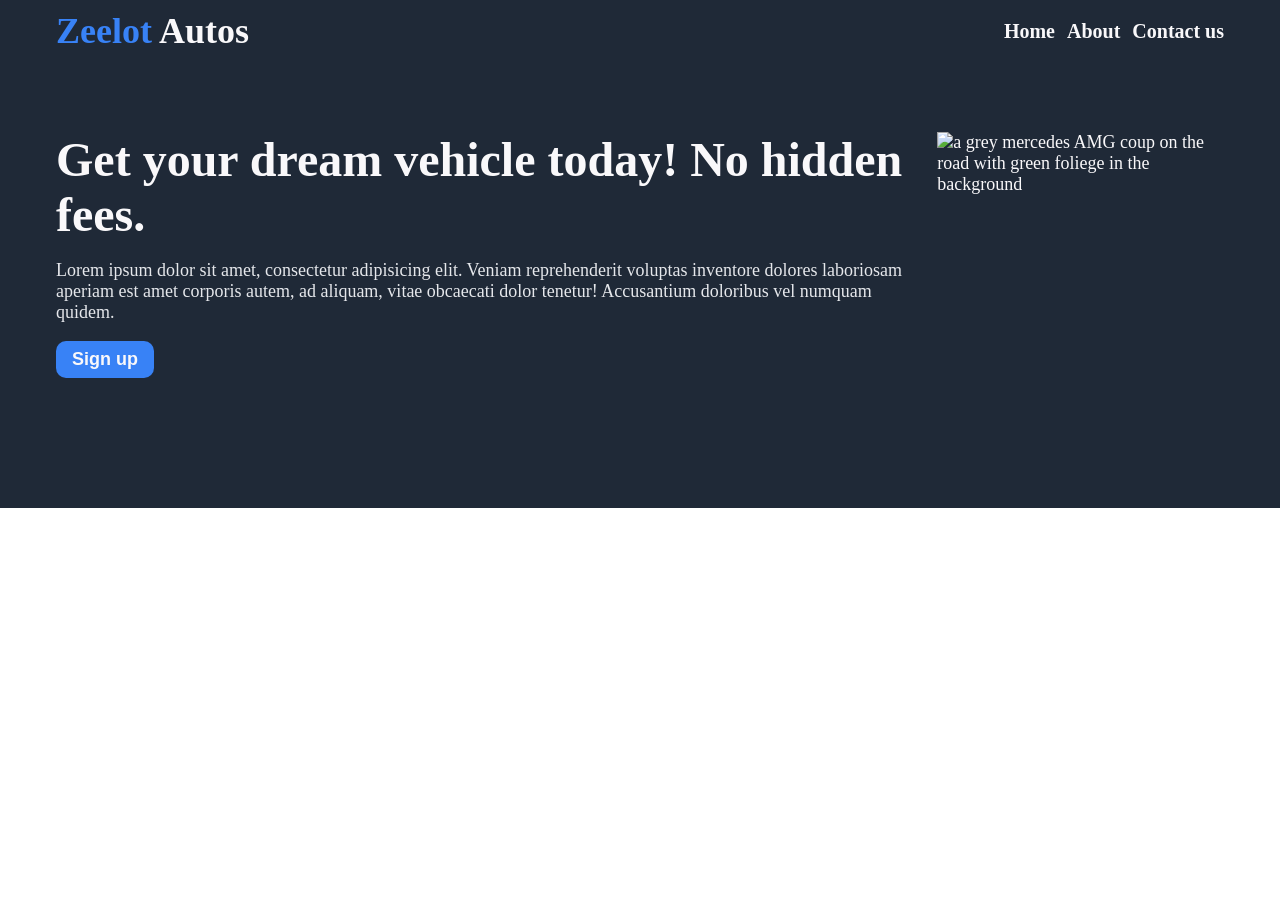
==== index.html @ d758e812 "Implement the Hero section of the landing page The Hero section is created here. It is made of two p" ====
<!DOCTYPE html>
<html lang="en">
<head>
    <meta charset="UTF-8">
    <meta name="viewport" content="width=device-width, initial-scale=1.0">
    <title>Odin Landing Page</title>
    <link rel="stylesheet" href="style.css">
</head>
<body>
    <!-- header , nav & hero section-->
    <header >
        <!-- nav section -->
        <nav class="container">
            <!-- site logo -->
            <ul >
                <li class="logo"><h1><span>Zeelot</span> Autos</h1></li>
            </ul>
            <!-- nav links -->
            <ul>
                <li><a href="#">Home</a></li>
                <li><a href="#">About</a></li>
                <li><a href="#">Contact us</a></li>
            </ul>
        </nav>
        <!-- hero section -->
        <div class="container hero">
            <!-- hero text -->
            <div class="h-text-section">
                <h2 class="hero-main-txt">Get your dream vehicle today! No hidden fees.</h2>
                <p class="hero-sec-txt">Lorem ipsum dolor sit amet, consectetur adipisicing elit. Veniam reprehenderit voluptas inventore dolores laboriosam aperiam est amet corporis autem, ad aliquam, vitae obcaecati dolor tenetur! Accusantium doloribus vel numquam quidem.</p>
                <div class="buttons">
                    <button type="button"> Sign up</button>
                </div>
            </div>
            <!-- hero image -->
            <div class="h-image-section">
                <img src="https://cdn.pixabay.com/photo/2017/03/27/14/56/auto-2179220_1280.jpg" alt=" a grey mercedes AMG coup on the road with green foliege in the background">
            </div>
        </div>
    </header>
    <!-- main section -->
    <main>
        <div class="container"></div>
    </main>
    <!-- footer section -->
    <footer>
        <div class="container"></div>
    </footer>
</body>
</html>
---- style.css ----
/** CSS RESETS **/
*,
*::after,
*::before{
    box-sizing: border-box;
}

body{
    padding: 0;
    margin: 0;
    font-family: roboto;
    font-size: 18px;
    height: 100vh;
    display: flex;
    flex-direction: column;
}

ul{
    padding: 0;
    margin: 0;
    list-style: none;
    display: flex;
    gap: 12px;
}

img{
    width: 100%;
    display: block;
}

h1,h2,h3,h4,h5{
    padding: 0;
    margin: 0;
}

/** TYPOGRAPHY  **/

body{
    display: flex;
    flex-direction: column;
}

a{
    text-decoration: none;
    color: inherit;
    font-size: 20px;
    font-weight: 700;
}

.logo{
    font-size: 24px;
    color: inherit;
}

.logo span{
    color: #3882f6;
}

.hero-main-txt{
    font-size: 48px;
    font-weight: 900;
}

.hero-sec-txt{
    font-size: 18px;
    color: #e5e7eb; 
}

button{
  color: inherit;
  font-size: 18px;
  font-weight: 700;  
}

/** LAYOUT **/

.container{
    width: 100%;
    max-width: 1200px;
    margin: 0 auto;
    padding: 10px 16px;
}

header, main, footer{
    flex: 1;
}

header{
    color: #f9f8fa;
    background-color: #1f2937;
    padding-bottom: 120px; 
}

/* nav section */

nav{
    display: flex;
    align-items: center;
    padding: 16px;
    justify-content: space-between;
}


/* hero section */
.hero {
    display: flex;
    gap: 16px;
    margin-top: 60px;
}

/* .hero , .hero *{
   border: 1px solid red;
} */


.h-text-section, 
.h-image-section{
    flex: 1 1 auto; 
}

.h-text-section{
    display: flex;
    flex-direction: column;
    justify-content: center;
}



button{
    background-color: #3882f6;
    border: none;
    outline: none;
    border-radius: 10px;
    padding: 8px 16px;
    cursor: pointer;
}


/* .hero , .hero *{
   border: 1px solid red;
} */
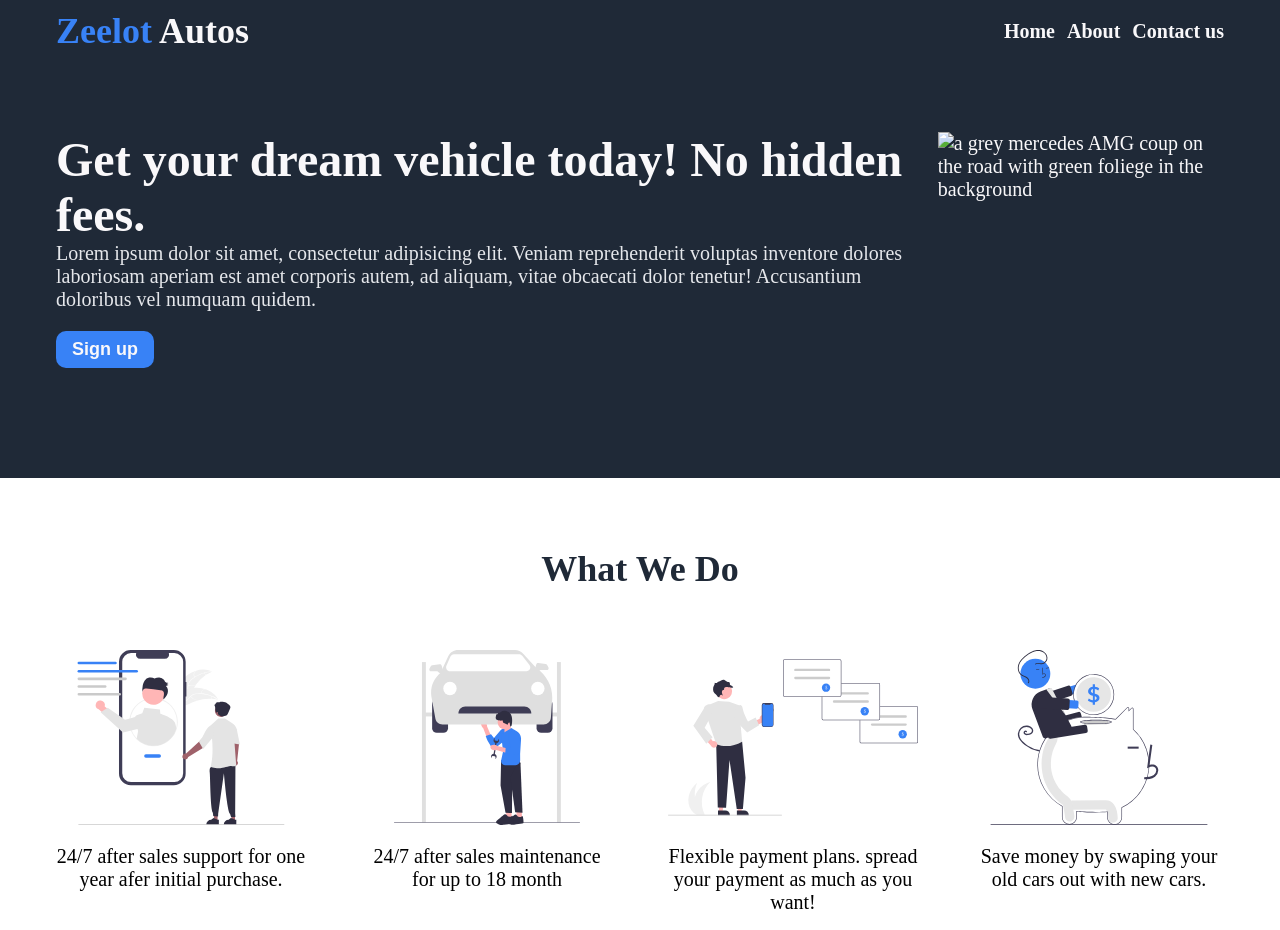
==== commit a2d52783: "Setup the "what we do" section This commit adds the section that describes the services rendered by " ====
--- a/index.html
+++ b/index.html
@@ -39,8 +39,36 @@
         </div>
     </header>
     <!-- main section -->
-    <main>
-        <div class="container"></div>
+    <main class="container main">
+        <!-- info section -->
+        <div class="info-section">
+             <h3>What We Do</h3>
+            <div class="cards-section">
+                <div class="card">
+                    <img src="/images/undraw_active-support_v6g0.svg" alt="">
+                    <p>24/7 after sales support for one year afer initial purchase.</p>
+                </div>
+
+                <div class="card">
+                    <img src="/images/undraw_car-repair_wski.svg" alt="">
+                    <p>24/7 after sales maintenance for up to 18 month</p>
+                </div>
+
+                <div class="card">
+                    <img src="/images/undraw_mobile-payments_0u42.svg" alt="">
+                    <p>Flexible payment plans. spread your payment as much as you want!</p>
+                </div>
+
+                <div class="card">
+                    <img src="/images/undraw_savings_uwjn.svg" alt="">
+                    <p>Save money by swaping your old cars out with new cars.</p>
+                </div>
+            </div>
+        </div>
+        <!-- reviews section -->
+         <div class="review-section">
+
+         </div>
     </main>
     <!-- footer section -->
     <footer>
--- a/style.css
+++ b/style.css
@@ -9,7 +9,7 @@
     padding: 0;
     margin: 0;
     font-family: roboto;
-    font-size: 18px;
+    font-size: 20px;
     height: 100vh;
     display: flex;
     flex-direction: column;
@@ -35,16 +35,16 @@
 
 /** TYPOGRAPHY  **/
 
-body{
-    display: flex;
-    flex-direction: column;
-}
-
 a{
     text-decoration: none;
     color: inherit;
     font-size: 20px;
     font-weight: 700;
+}
+
+p{
+    padding: 0;
+    margin: 0;
 }
 
 .logo{
@@ -73,6 +73,10 @@
 }
 
 /** LAYOUT **/
+body{
+    display: flex;
+    flex-direction: column;
+}
 
 .container{
     width: 100%;
@@ -88,7 +92,7 @@
 header{
     color: #f9f8fa;
     background-color: #1f2937;
-    padding-bottom: 120px; 
+    padding-bottom: 100px; 
 }
 
 /* nav section */
@@ -108,10 +112,6 @@
     margin-top: 60px;
 }
 
-/* .hero , .hero *{
-   border: 1px solid red;
-} */
-
 
 .h-text-section, 
 .h-image-section{
@@ -124,7 +124,10 @@
     justify-content: center;
 }
 
-
+.hero-sec-txt{
+    margin-bottom: 20px;
+    font-size: inherit;
+}
 
 button{
     background-color: #3882f6;
@@ -135,6 +138,37 @@
     cursor: pointer;
 }
 
+/** SERVICES SECTION **/
+.info-section{
+    text-align: center;
+    margin-top: 60px;
+}
+
+.info-section h3{
+    font-size: 36px;
+    font-weight: 900;
+    color: #1f2937;
+    margin-bottom: 60px;
+}
+
+.cards-section{
+    display: flex;
+    align-items: center;
+    justify-content: space-between;
+    flex-wrap: wrap;
+    color: inherit;
+}
+
+.card{
+    width: 250px;
+    height: 250px;
+}
+
+
+.card img{
+    height: 70%;
+    margin-bottom: 20px;
+}
 
 /* .hero , .hero *{
    border: 1px solid red;
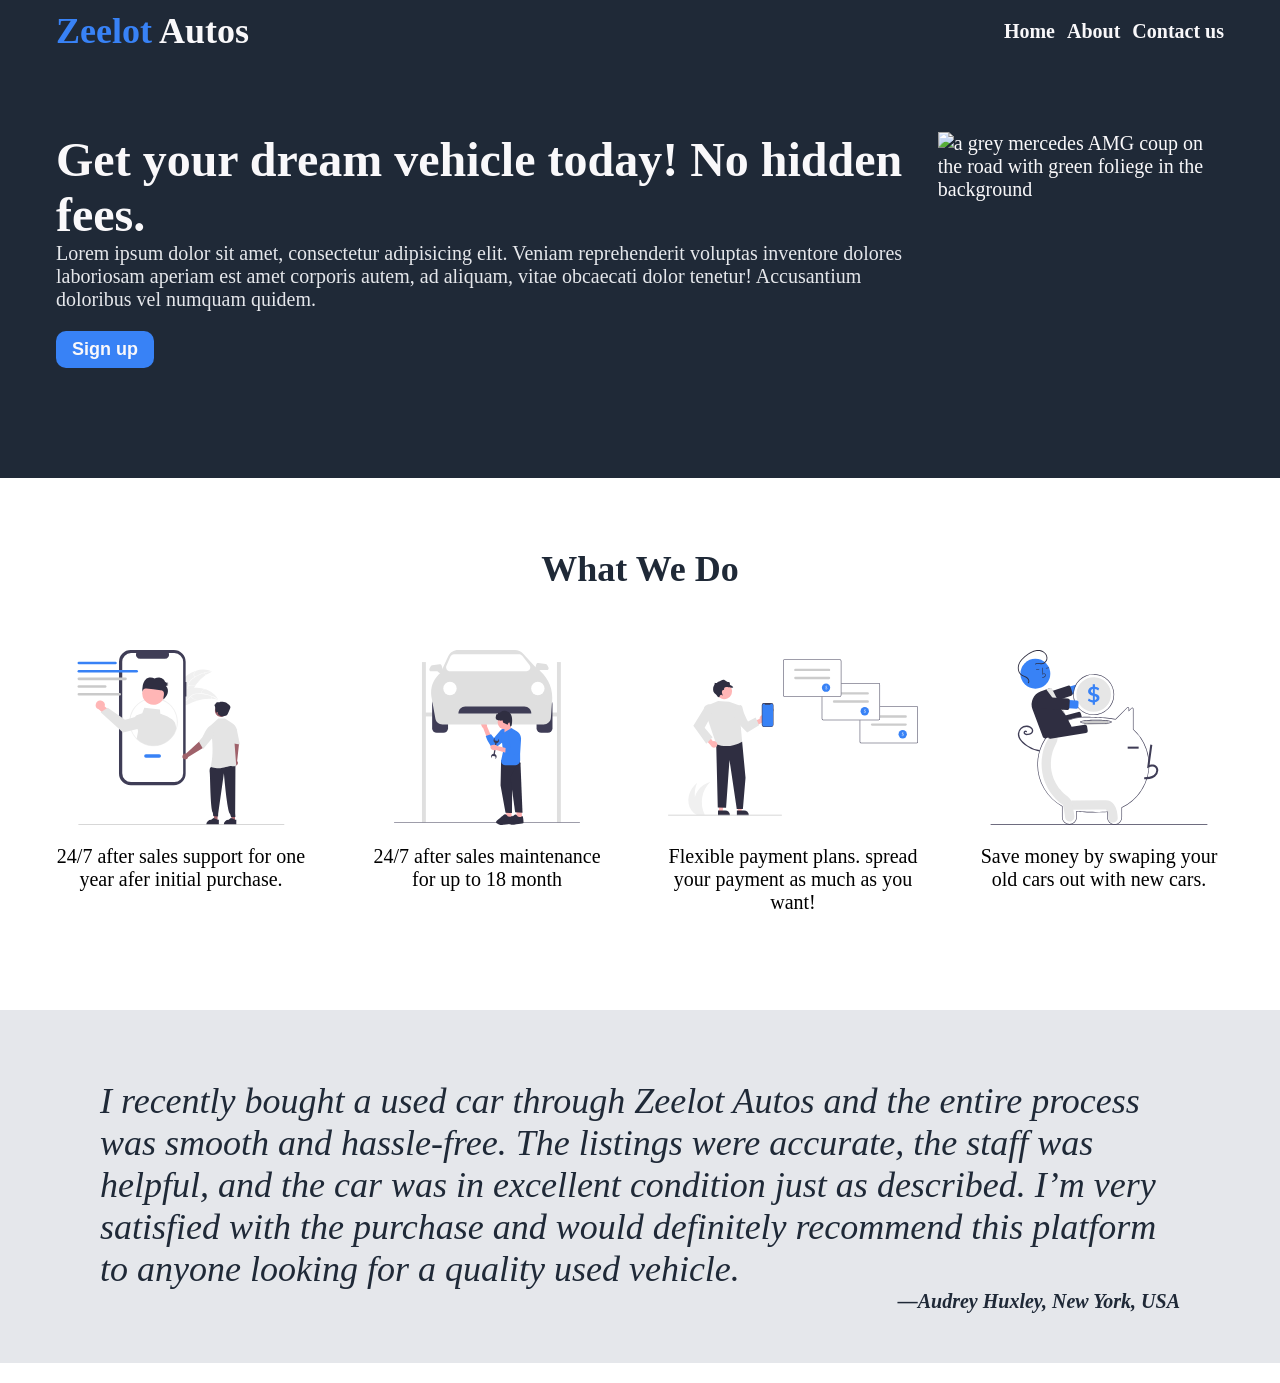
==== commit 1f117fc4: "Implement the reviews section of the landing page" ====
--- a/index.html
+++ b/index.html
@@ -39,26 +39,23 @@
         </div>
     </header>
     <!-- main section -->
-    <main class="container main">
+    <main>
         <!-- info section -->
-        <div class="info-section">
-             <h3>What We Do</h3>
+        <div class="container info-section">
+            <h3>What We Do</h3>
             <div class="cards-section">
                 <div class="card">
                     <img src="/images/undraw_active-support_v6g0.svg" alt="">
                     <p>24/7 after sales support for one year afer initial purchase.</p>
                 </div>
-
                 <div class="card">
                     <img src="/images/undraw_car-repair_wski.svg" alt="">
                     <p>24/7 after sales maintenance for up to 18 month</p>
                 </div>
-
                 <div class="card">
                     <img src="/images/undraw_mobile-payments_0u42.svg" alt="">
                     <p>Flexible payment plans. spread your payment as much as you want!</p>
                 </div>
-
                 <div class="card">
                     <img src="/images/undraw_savings_uwjn.svg" alt="">
                     <p>Save money by swaping your old cars out with new cars.</p>
@@ -66,9 +63,16 @@
             </div>
         </div>
         <!-- reviews section -->
-         <div class="review-section">
-
-         </div>
+        <div class="quote-section">
+            <blockquote class="container  quote-txt">
+                <p>I recently bought a used car through Zeelot Autos and the entire process was smooth and hassle-free. The
+                    listings were accurate, the staff was helpful, and the car was in excellent condition just as described.
+                    I’m
+                    very satisfied with the purchase and would definitely recommend this platform to anyone looking for a
+                    quality used vehicle.</p>
+                <p class="cite">—Audrey Huxley, <cite>New York, USA</cite></p>
+            </blockquote>
+        </div>
     </main>
     <!-- footer section -->
     <footer>
--- a/style.css
+++ b/style.css
@@ -142,6 +142,7 @@
 .info-section{
     text-align: center;
     margin-top: 60px;
+    margin-bottom: 100px;
 }
 
 .info-section h3{
@@ -157,6 +158,7 @@
     justify-content: space-between;
     flex-wrap: wrap;
     color: inherit;
+
 }
 
 .card{
@@ -170,6 +172,25 @@
     margin-bottom: 20px;
 }
 
+/** QUOTE SECTION * */
+
+.quote-section{
+    background-color: #e5e7eb;
+    padding-top: 20px;
+}
+
+.quote-txt{
+    font-style: italic;
+    font-size: 36px;
+    color: #1f2937;
+    padding: 50px 60px;
+}
+
+.cite{
+    text-align: right;
+    font-size: 20px;
+    font-weight: 900;
+}
 /* .hero , .hero *{
    border: 1px solid red;
-} */+} *`
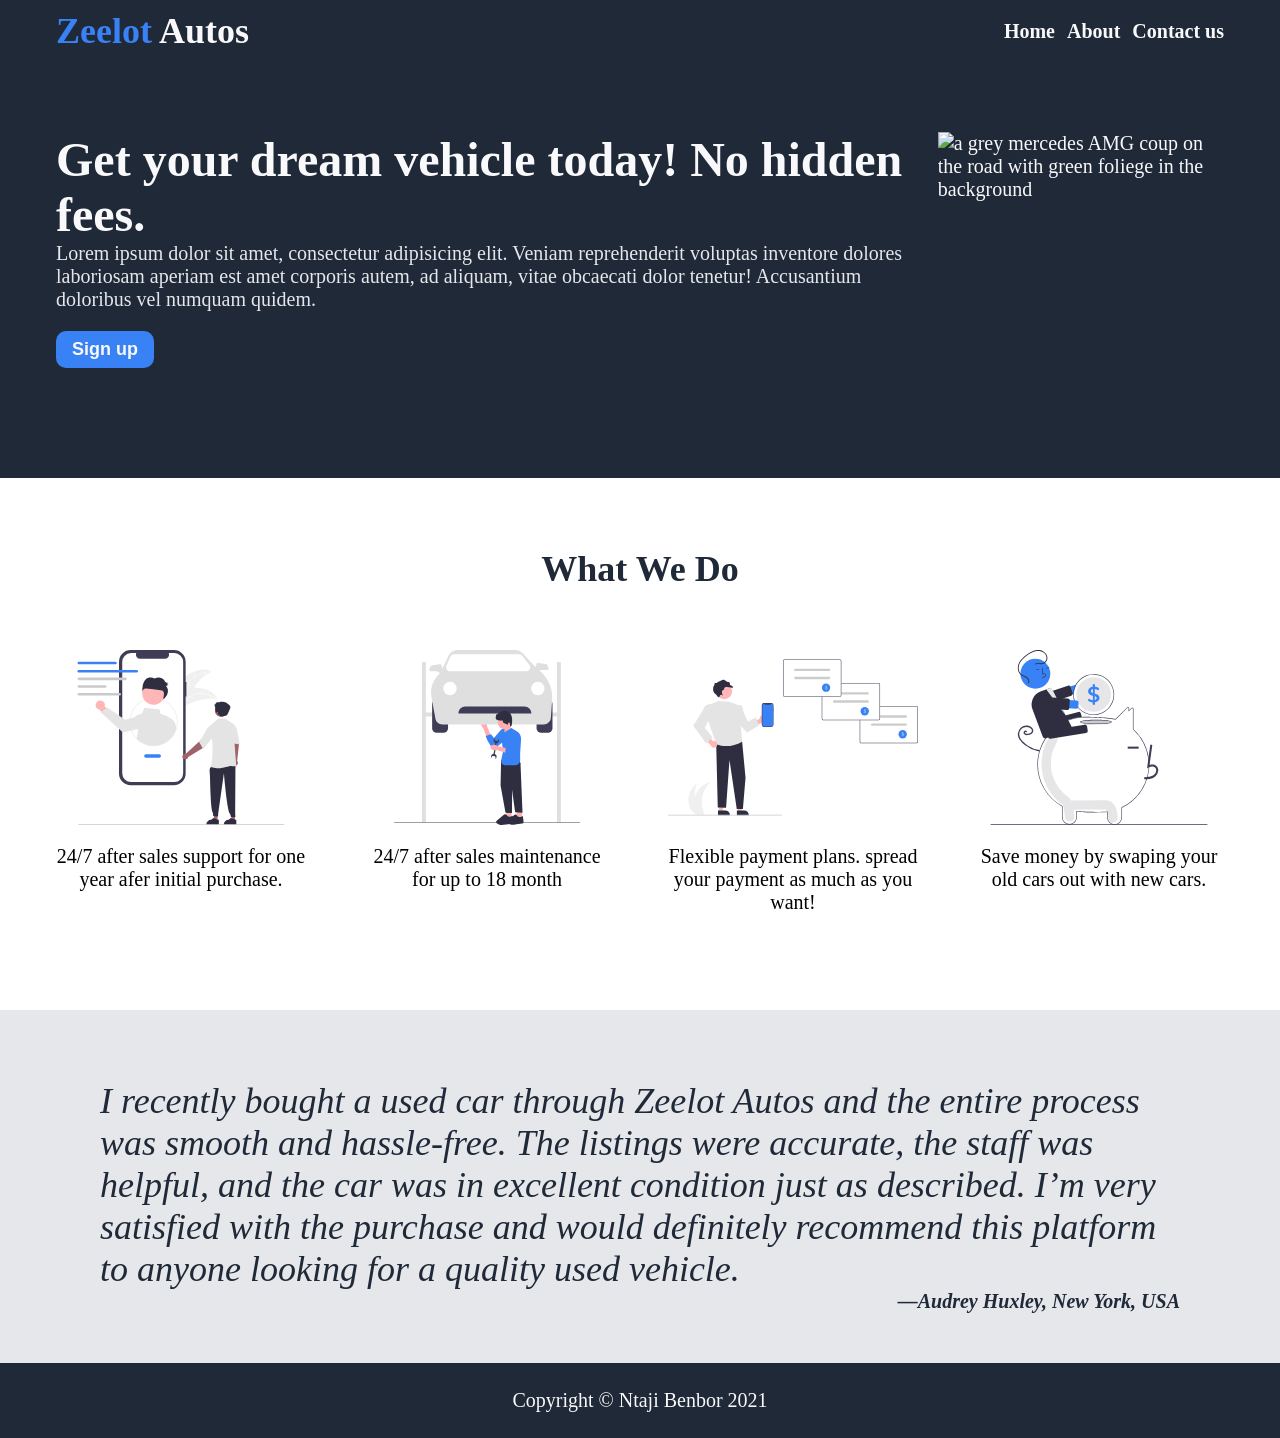
==== commit f93ed3d4: "Add the footer section of the landing page" ====
--- a/index.html
+++ b/index.html
@@ -76,7 +76,7 @@
     </main>
     <!-- footer section -->
     <footer>
-        <div class="container"></div>
+        <p class="container">Copyright &copy; Ntaji Benbor 2021</p>
     </footer>
 </body>
 </html>
--- a/style.css
+++ b/style.css
@@ -191,6 +191,16 @@
     font-size: 20px;
     font-weight: 900;
 }
+
+
+/** FOOTER SECTION **/
+
+footer{
+    background-color: #1f2937;
+    color: #f9f8fa;
+    text-align: center;
+    padding: 16px;
+}
 /* .hero , .hero *{
    border: 1px solid red;
 } *`
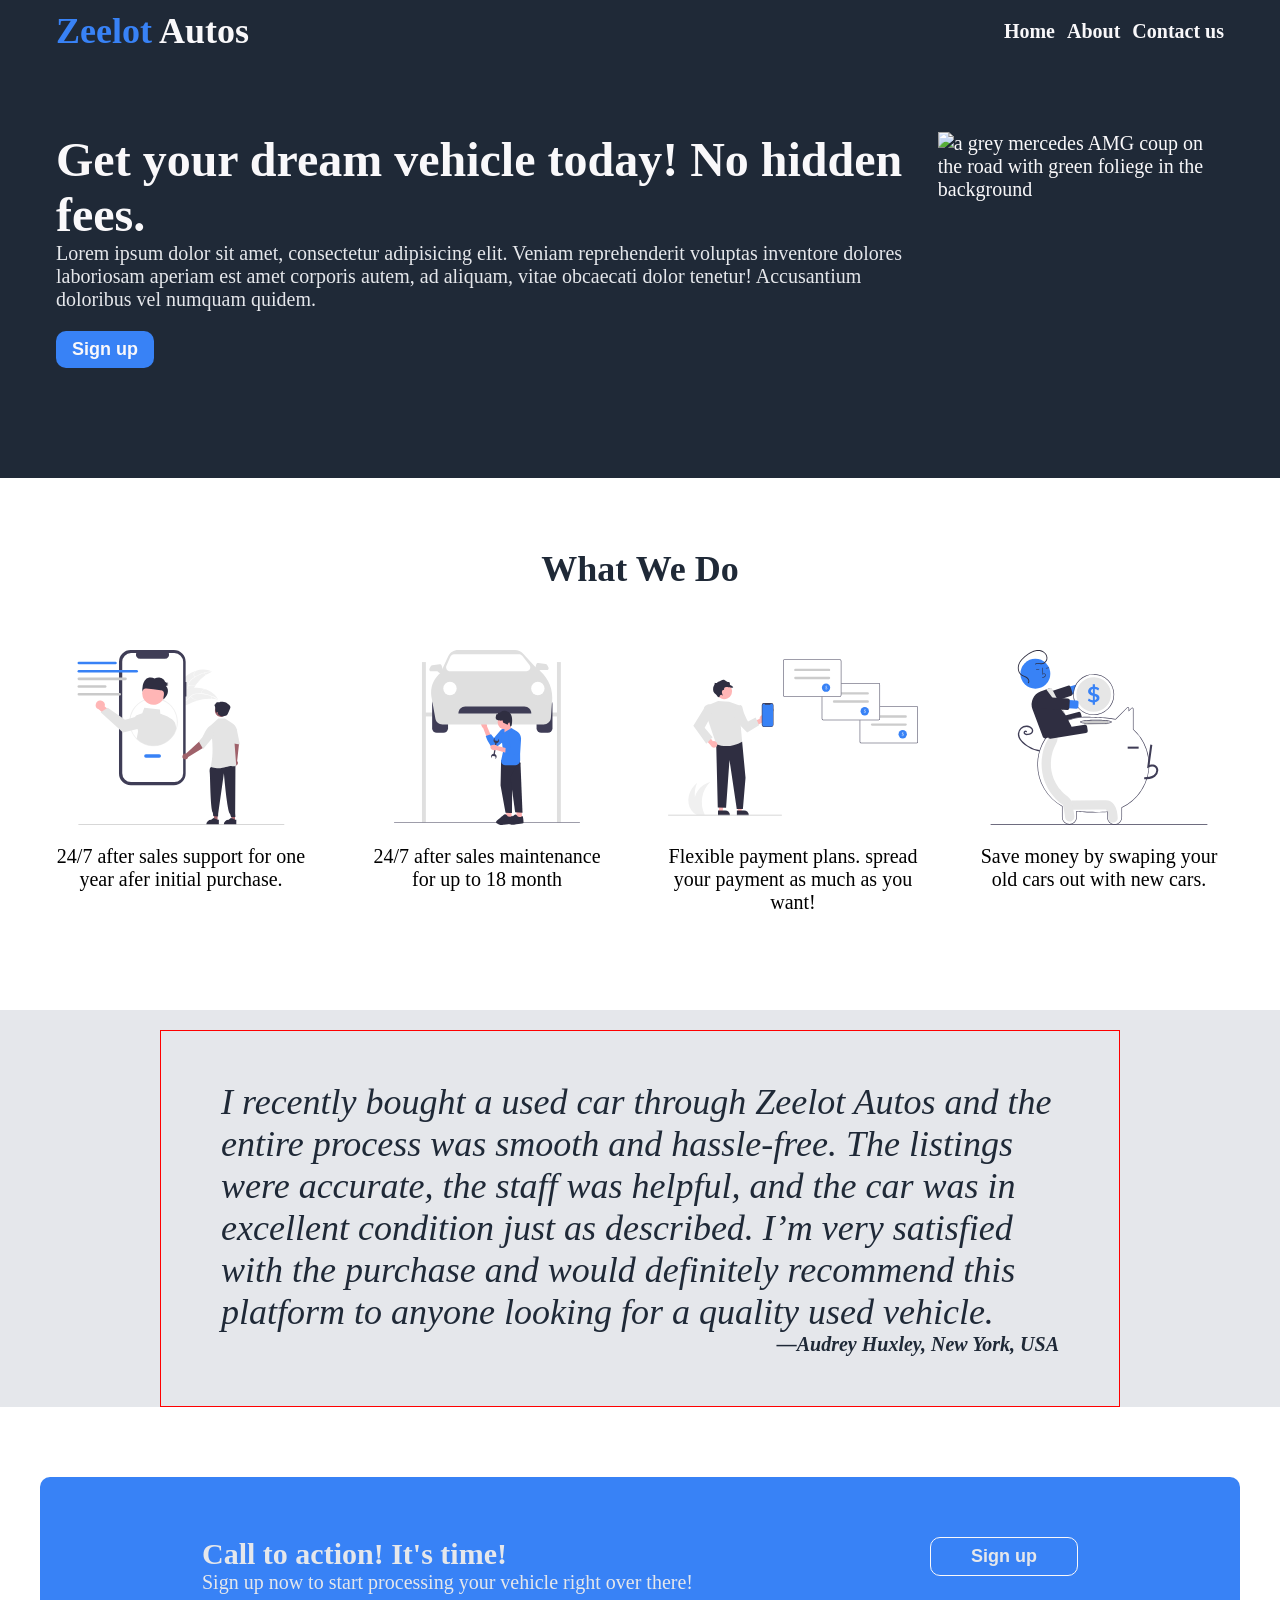
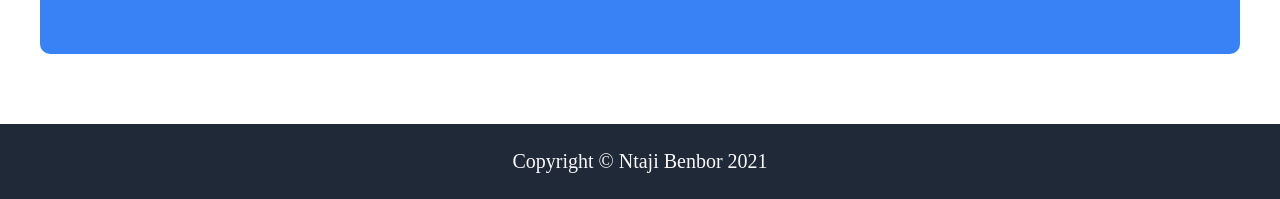
==== commit f5e60fb4: "Add the Call to Action section of the landing page" ====
--- a/index.html
+++ b/index.html
@@ -73,6 +73,18 @@
                 <p class="cite">—Audrey Huxley, <cite>New York, USA</cite></p>
             </blockquote>
         </div>
+        <!-- Call to action section -->
+        <div class="container cta-section">
+            <div class="cta-center">
+                <div class="cta-txt">
+                    <p class="cta-title">Call to action! It's time!</p>
+                    <p>Sign up now to start processing your vehicle right over there!</p>
+                </div>
+                <div class="cta-button">
+                    <button>Sign up</button>
+                </div>
+            </div>
+        </div>
     </main>
     <!-- footer section -->
     <footer>
--- a/style.css
+++ b/style.css
@@ -180,10 +180,12 @@
 }
 
 .quote-txt{
+    width: 75%;
     font-style: italic;
     font-size: 36px;
     color: #1f2937;
     padding: 50px 60px;
+    border: 1px solid red;
 }
 
 .cite{
@@ -191,6 +193,37 @@
     font-size: 20px;
     font-weight: 900;
 }
+
+/** CTA SECTION **/
+.cta-section{
+    background-color: #3882f6;
+    color: #e5e7eb;
+    border-radius: 10px;
+    margin: 70px auto;
+}
+
+
+.cta-center{
+    width: 75%;
+    margin: 50px auto;
+    display: flex;
+    justify-content: center;
+}
+
+.cta-txt{
+    flex: 2;
+}
+
+.cta-title{
+    font-weight: 700;
+    font-size: 30px;
+}
+
+
+.cta-button button{
+    border: 1px solid #f9f8fa;
+    padding: 8px 40px;
+} 
 
 
 /** FOOTER SECTION **/
@@ -201,6 +234,3 @@
     text-align: center;
     padding: 16px;
 }
-/* .hero , .hero *{
-   border: 1px solid red;
-} *`
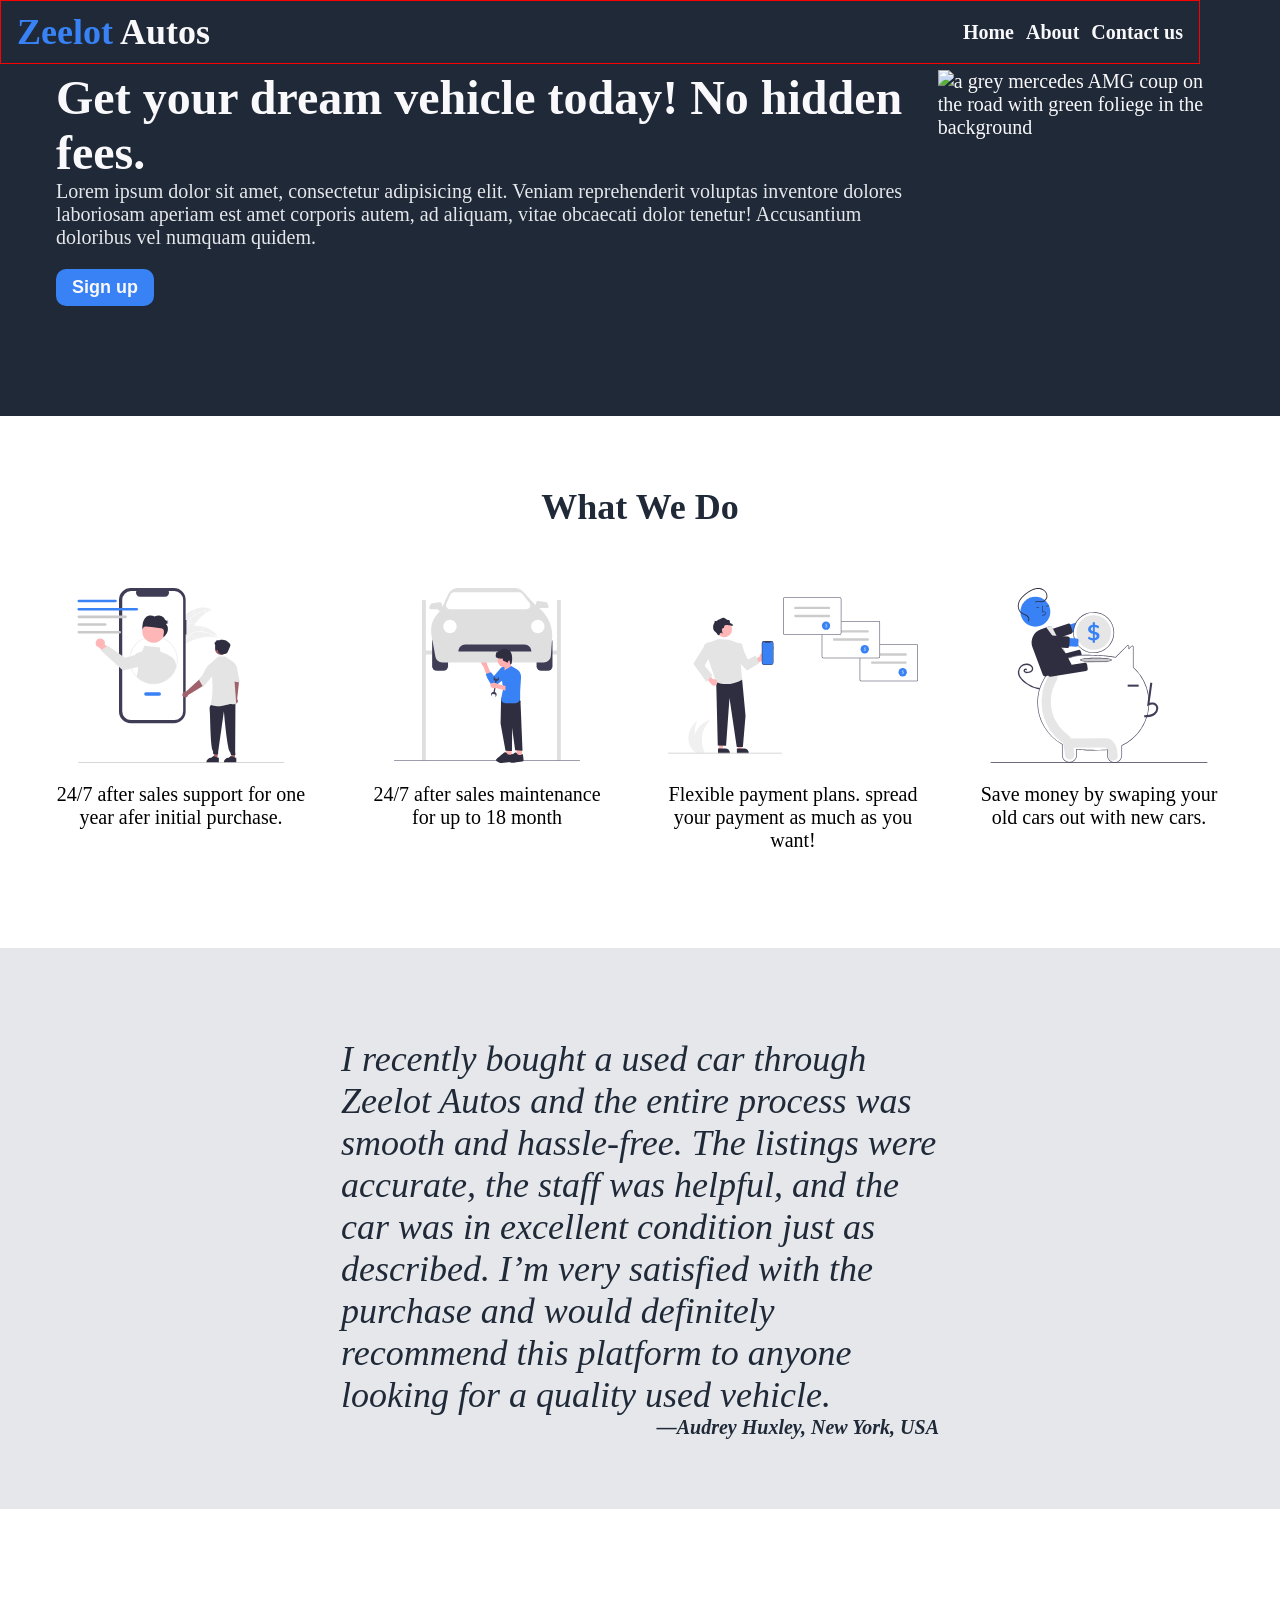
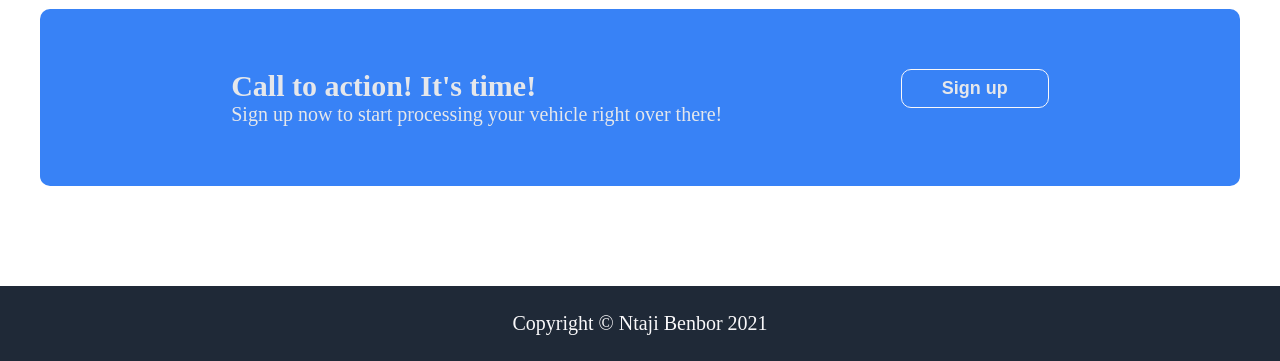
==== commit 20cd8292: "Add a hover effect over buttons and nav links" ====
--- a/index.html
+++ b/index.html
@@ -64,14 +64,16 @@
         </div>
         <!-- reviews section -->
         <div class="quote-section">
-            <blockquote class="container  quote-txt">
-                <p>I recently bought a used car through Zeelot Autos and the entire process was smooth and hassle-free. The
-                    listings were accurate, the staff was helpful, and the car was in excellent condition just as described.
-                    I’m
-                    very satisfied with the purchase and would definitely recommend this platform to anyone looking for a
-                    quality used vehicle.</p>
-                <p class="cite">—Audrey Huxley, <cite>New York, USA</cite></p>
-            </blockquote>
+            <div>
+                <blockquote class="container  quote-txt">
+                    <p>I recently bought a used car through Zeelot Autos and the entire process was smooth and hassle-free. The
+                        listings were accurate, the staff was helpful, and the car was in excellent condition just as described.
+                        I’m
+                        very satisfied with the purchase and would definitely recommend this platform to anyone looking for a
+                        quality used vehicle.</p>
+                    <p class="cite">—Audrey Huxley, <cite>New York, USA</cite></p>
+                </blockquote>
+            </div>
         </div>
         <!-- Call to action section -->
         <div class="container cta-section">
--- a/style.css
+++ b/style.css
@@ -40,6 +40,11 @@
     color: inherit;
     font-size: 20px;
     font-weight: 700;
+    transition: all 300ms ease-in-out;
+}
+
+a:hover{
+    color: #3882f6;
 }
 
 p{
@@ -102,6 +107,10 @@
     align-items: center;
     padding: 16px;
     justify-content: space-between;
+    position: fixed;
+    top: 0;
+
+    border: 1px solid red;
 }
 
 
@@ -179,13 +188,18 @@
     padding-top: 20px;
 }
 
+.quote-section div{
+    width: 75%;
+    margin: 0 auto;
+    padding: 60px 60px;
+}
+
 .quote-txt{
     width: 75%;
     font-style: italic;
     font-size: 36px;
     color: #1f2937;
-    padding: 50px 60px;
-    border: 1px solid red;
+  
 }
 
 .cite{
@@ -199,15 +213,16 @@
     background-color: #3882f6;
     color: #e5e7eb;
     border-radius: 10px;
-    margin: 70px auto;
+    margin: 100px auto;
 }
 
 
 .cta-center{
-    width: 75%;
+    width: 70%;
     margin: 50px auto;
     display: flex;
     justify-content: center;
+    flex-wrap: wrap;
 }
 
 .cta-txt{
@@ -223,7 +238,12 @@
 .cta-button button{
     border: 1px solid #f9f8fa;
     padding: 8px 40px;
+    transition: all 150ms ease-in;
 } 
+
+.cta-button button:hover{
+    background-color: #1f2937;
+}
 
 
 /** FOOTER SECTION **/
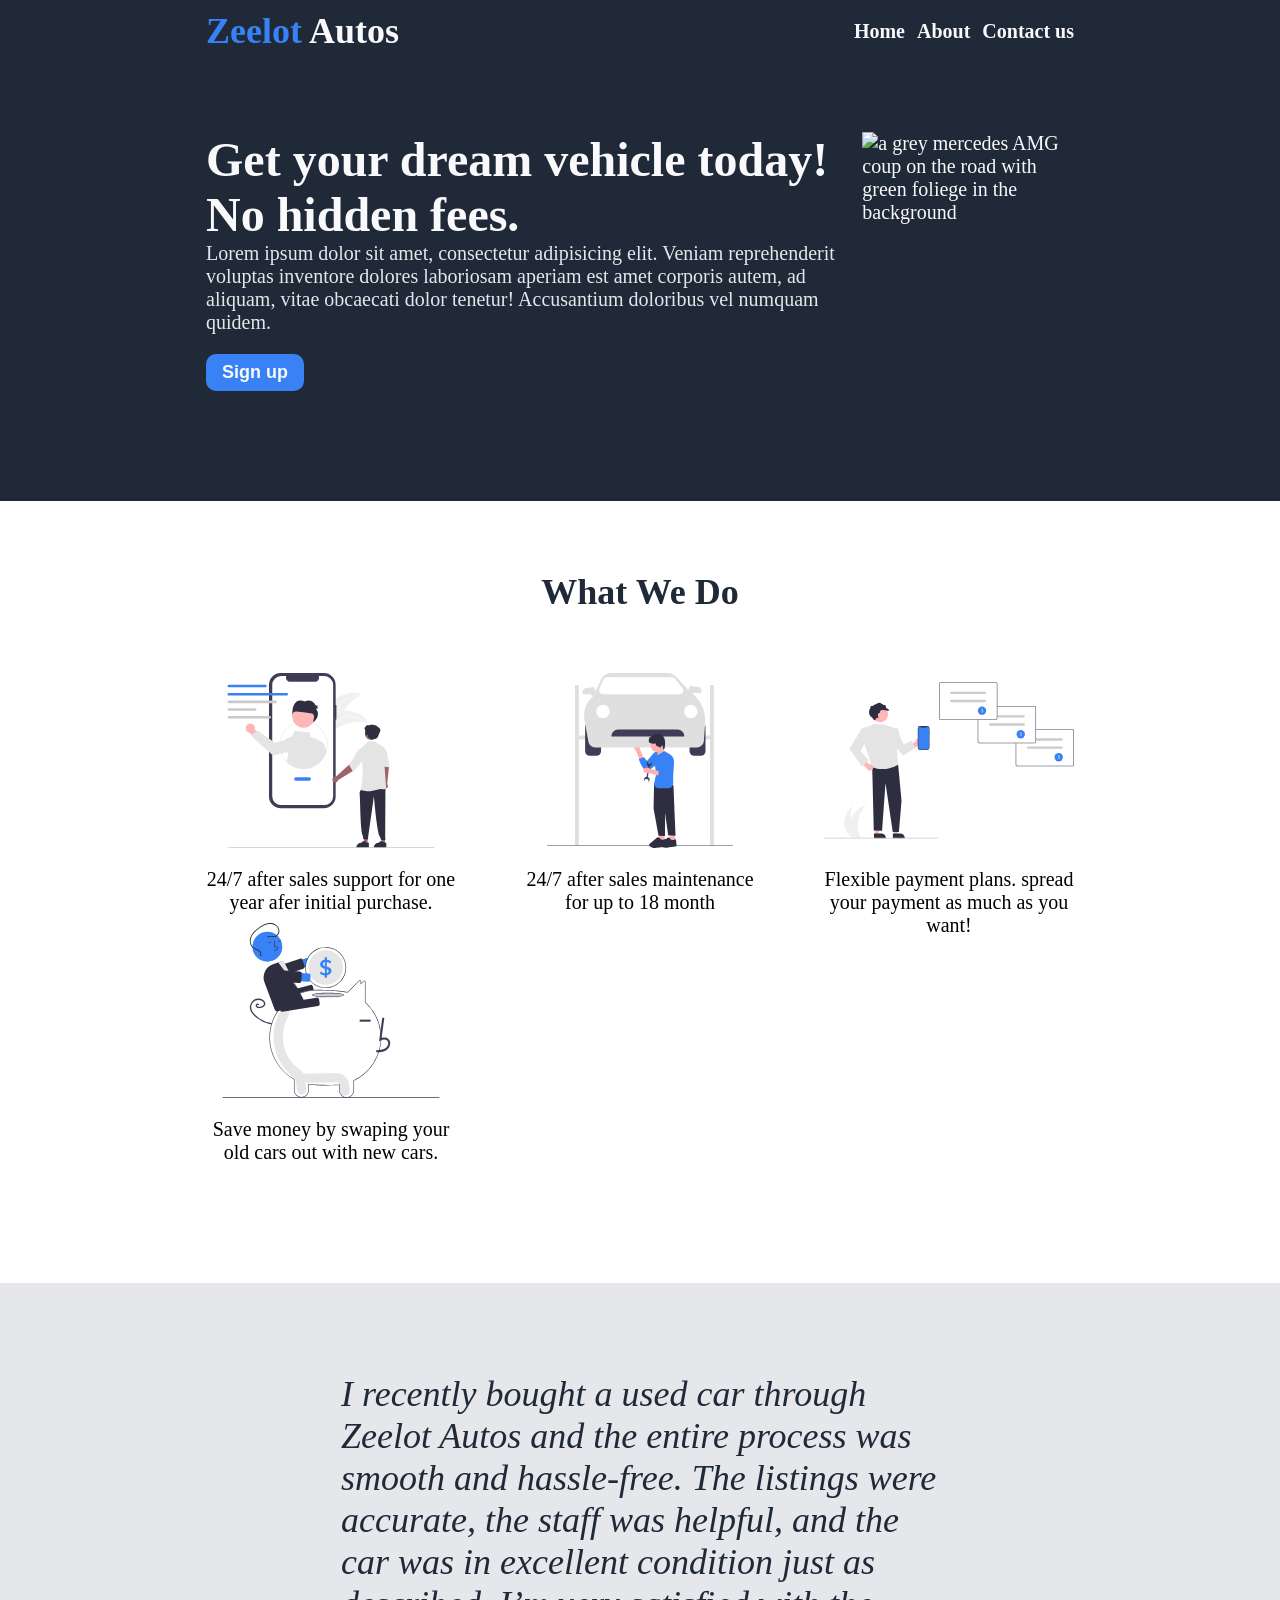
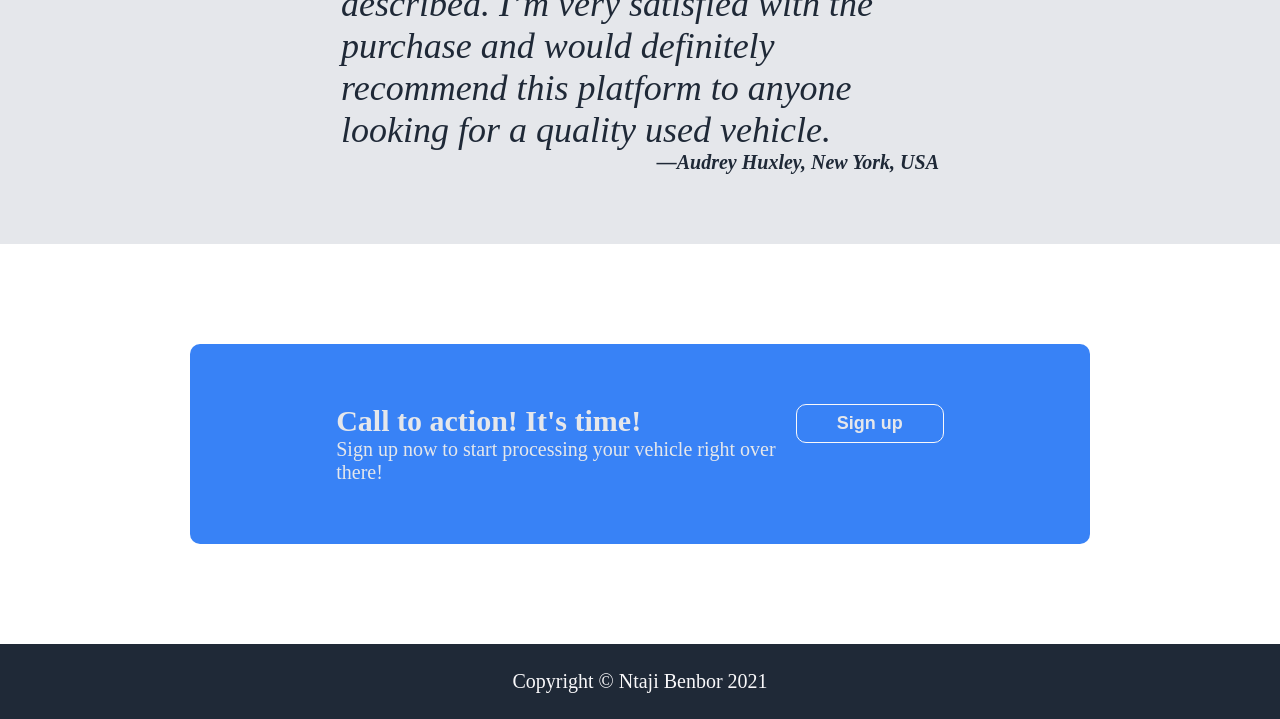
==== commit 9f7c2622: "fixed broken image links" ====
--- a/index.html
+++ b/index.html
@@ -45,19 +45,19 @@
             <h3>What We Do</h3>
             <div class="cards-section">
                 <div class="card">
-                    <img src="/images/undraw_active-support_v6g0.svg" alt="">
+                    <img src="images/undraw_active-support_v6g0.svg" alt="">
                     <p>24/7 after sales support for one year afer initial purchase.</p>
                 </div>
                 <div class="card">
-                    <img src="/images/undraw_car-repair_wski.svg" alt="">
+                    <img src="images/undraw_car-repair_wski.svg" alt="">
                     <p>24/7 after sales maintenance for up to 18 month</p>
                 </div>
                 <div class="card">
-                    <img src="/images/undraw_mobile-payments_0u42.svg" alt="">
+                    <img src="images/undraw_mobile-payments_0u42.svg" alt="">
                     <p>Flexible payment plans. spread your payment as much as you want!</p>
                 </div>
                 <div class="card">
-                    <img src="/images/undraw_savings_uwjn.svg" alt="">
+                    <img src="images/undraw_savings_uwjn.svg" alt="">
                     <p>Save money by swaping your old cars out with new cars.</p>
                 </div>
             </div>
--- a/style.css
+++ b/style.css
@@ -85,9 +85,10 @@
 
 .container{
     width: 100%;
-    max-width: 1200px;
+    max-width: 900px;
     margin: 0 auto;
     padding: 10px 16px;
+    
 }
 
 header, main, footer{
@@ -107,10 +108,7 @@
     align-items: center;
     padding: 16px;
     justify-content: space-between;
-    position: fixed;
-    top: 0;
-
-    border: 1px solid red;
+
 }
 
 
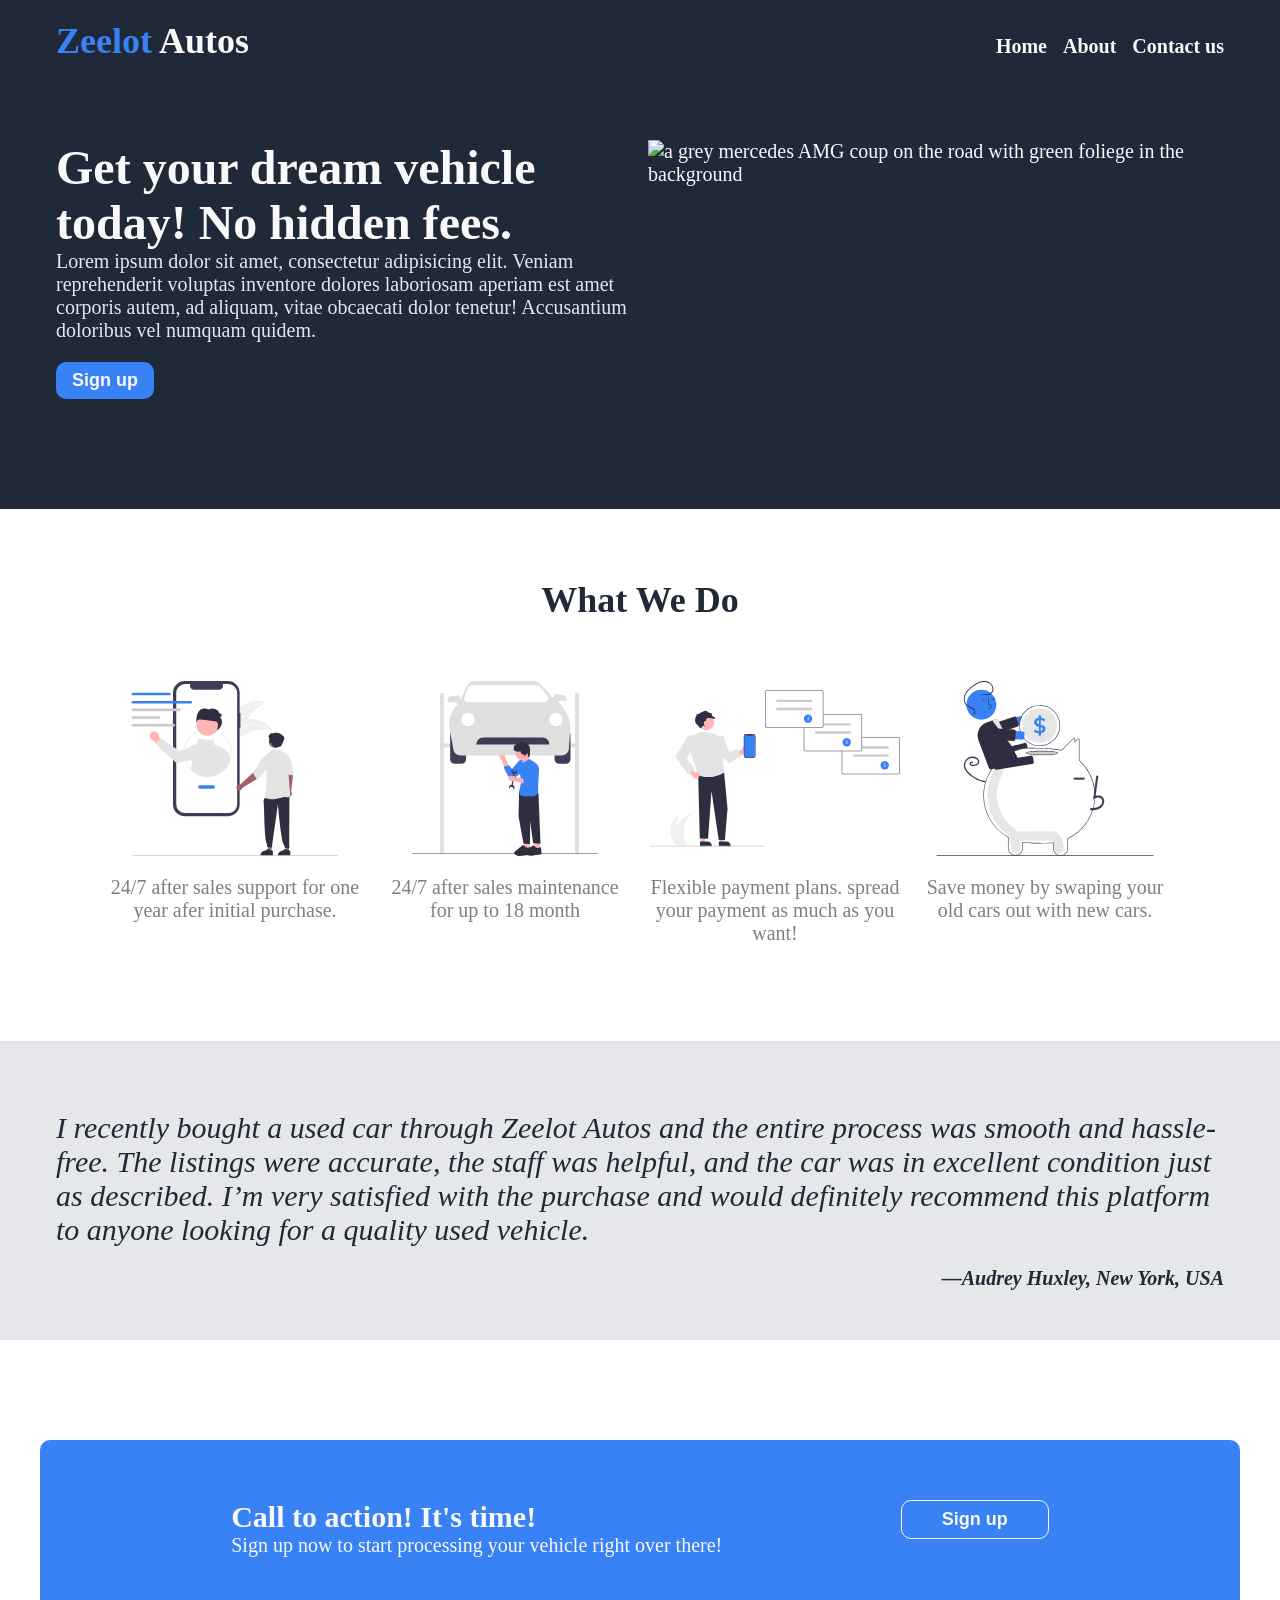
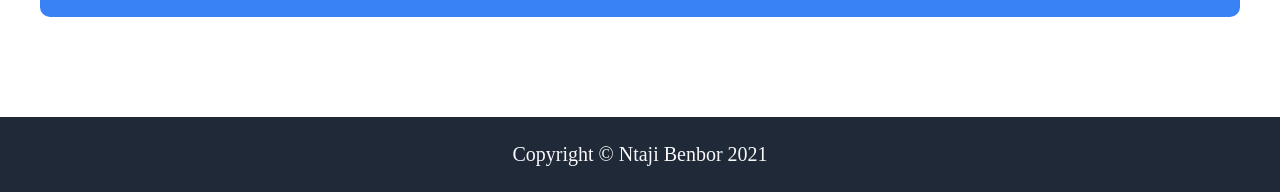
==== commit 6822d5ea: "Make the navbar/header fixed - restructured HTML, Moving the Hero section out of the header. - Put a" ====
--- a/index.html
+++ b/index.html
@@ -8,7 +8,7 @@
 </head>
 <body>
     <!-- header , nav & hero section-->
-    <header >
+    <header>
         <!-- nav section -->
         <nav class="container">
             <!-- site logo -->
@@ -22,22 +22,24 @@
                 <li><a href="#">Contact us</a></li>
             </ul>
         </nav>
-        <!-- hero section -->
-        <div class="container hero">
-            <!-- hero text -->
-            <div class="h-text-section">
-                <h2 class="hero-main-txt">Get your dream vehicle today! No hidden fees.</h2>
-                <p class="hero-sec-txt">Lorem ipsum dolor sit amet, consectetur adipisicing elit. Veniam reprehenderit voluptas inventore dolores laboriosam aperiam est amet corporis autem, ad aliquam, vitae obcaecati dolor tenetur! Accusantium doloribus vel numquam quidem.</p>
-                <div class="buttons">
-                    <button type="button"> Sign up</button>
+    </header>
+    <!-- hero section -->
+        <div class="hero">
+            <div class="container hero-center">
+                <!-- hero text -->
+                <div class="h-text-section">
+                    <h2 class="hero-main-txt">Get your dream vehicle today! No hidden fees.</h2>
+                    <p class="hero-sec-txt">Lorem ipsum dolor sit amet, consectetur adipisicing elit. Veniam reprehenderit voluptas inventore dolores laboriosam aperiam est amet corporis autem, ad aliquam, vitae obcaecati dolor tenetur! Accusantium doloribus vel numquam quidem.</p>
+                    <div class="buttons">
+                        <button type="button"> Sign up</button>
+                    </div>
+                </div>
+                <!-- hero image -->
+                <div class="h-image-section">
+                    <img src="https://cdn.pixabay.com/photo/2017/03/27/14/56/auto-2179220_1280.jpg" alt=" a grey mercedes AMG coup on the road with green foliege in the background">
                 </div>
             </div>
-            <!-- hero image -->
-            <div class="h-image-section">
-                <img src="https://cdn.pixabay.com/photo/2017/03/27/14/56/auto-2179220_1280.jpg" alt=" a grey mercedes AMG coup on the road with green foliege in the background">
-            </div>
         </div>
-    </header>
     <!-- main section -->
     <main>
         <!-- info section -->
--- a/style.css
+++ b/style.css
@@ -20,7 +20,7 @@
     margin: 0;
     list-style: none;
     display: flex;
-    gap: 12px;
+    gap: 16px;
 }
 
 img{
@@ -78,51 +78,59 @@
 }
 
 /** LAYOUT **/
-body{
-    display: flex;
-    flex-direction: column;
-}
-
 .container{
     width: 100%;
-    max-width: 900px;
+    max-width: 1200px;
     margin: 0 auto;
-    padding: 10px 16px;
-    
-}
-
-header, main, footer{
-    flex: 1;
+    padding: 10px 16px;  
 }
 
 header{
+    width: 100%;
+    position: fixed;
+    top: 0;
+    padding: 10px 25px;  
+}
+
+nav{
+    background-color: inherit;
+    color: inherit;
+    max-width: 1200px;
+}
+
+
+header,.hero {
     color: #f9f8fa;
     background-color: #1f2937;
-    padding-bottom: 100px; 
 }
 
 /* nav section */
 
 nav{
     display: flex;
-    align-items: center;
+    align-items: baseline;
+    justify-content: space-between;
     padding: 16px;
-    justify-content: space-between;
-
 }
 
 
 /* hero section */
 .hero {
-    display: flex;
+    padding-bottom: 100px; 
+}
+
+.hero-center{
+    display: flex;
+    flex-wrap: wrap;
+    justify-content: space-between;
     gap: 16px;
-    margin-top: 60px;
+    margin-top: 130px;
 }
 
 
 .h-text-section, 
 .h-image-section{
-    flex: 1 1 auto; 
+    flex: 1 1 500px; 
 }
 
 .h-text-section{
@@ -162,9 +170,11 @@
 .cards-section{
     display: flex;
     align-items: center;
-    justify-content: space-between;
+    justify-content: center;
+    gap: 20px;
+    align-items: center;
     flex-wrap: wrap;
-    color: inherit;
+    color: #808080;
 
 }
 
@@ -187,15 +197,14 @@
 }
 
 .quote-section div{
-    width: 75%;
-    margin: 0 auto;
-    padding: 60px 60px;
+    /* width: 75%;
+    margin: 0 auto; */
+    padding: 40px 40px;
 }
 
 .quote-txt{
-    width: 75%;
     font-style: italic;
-    font-size: 36px;
+    font-size: 30px;
     color: #1f2937;
   
 }
@@ -204,12 +213,13 @@
     text-align: right;
     font-size: 20px;
     font-weight: 900;
+    margin-top: 20px;
 }
 
 /** CTA SECTION **/
 .cta-section{
     background-color: #3882f6;
-    color: #e5e7eb;
+    color: #f9f8fa;
     border-radius: 10px;
     margin: 100px auto;
 }
